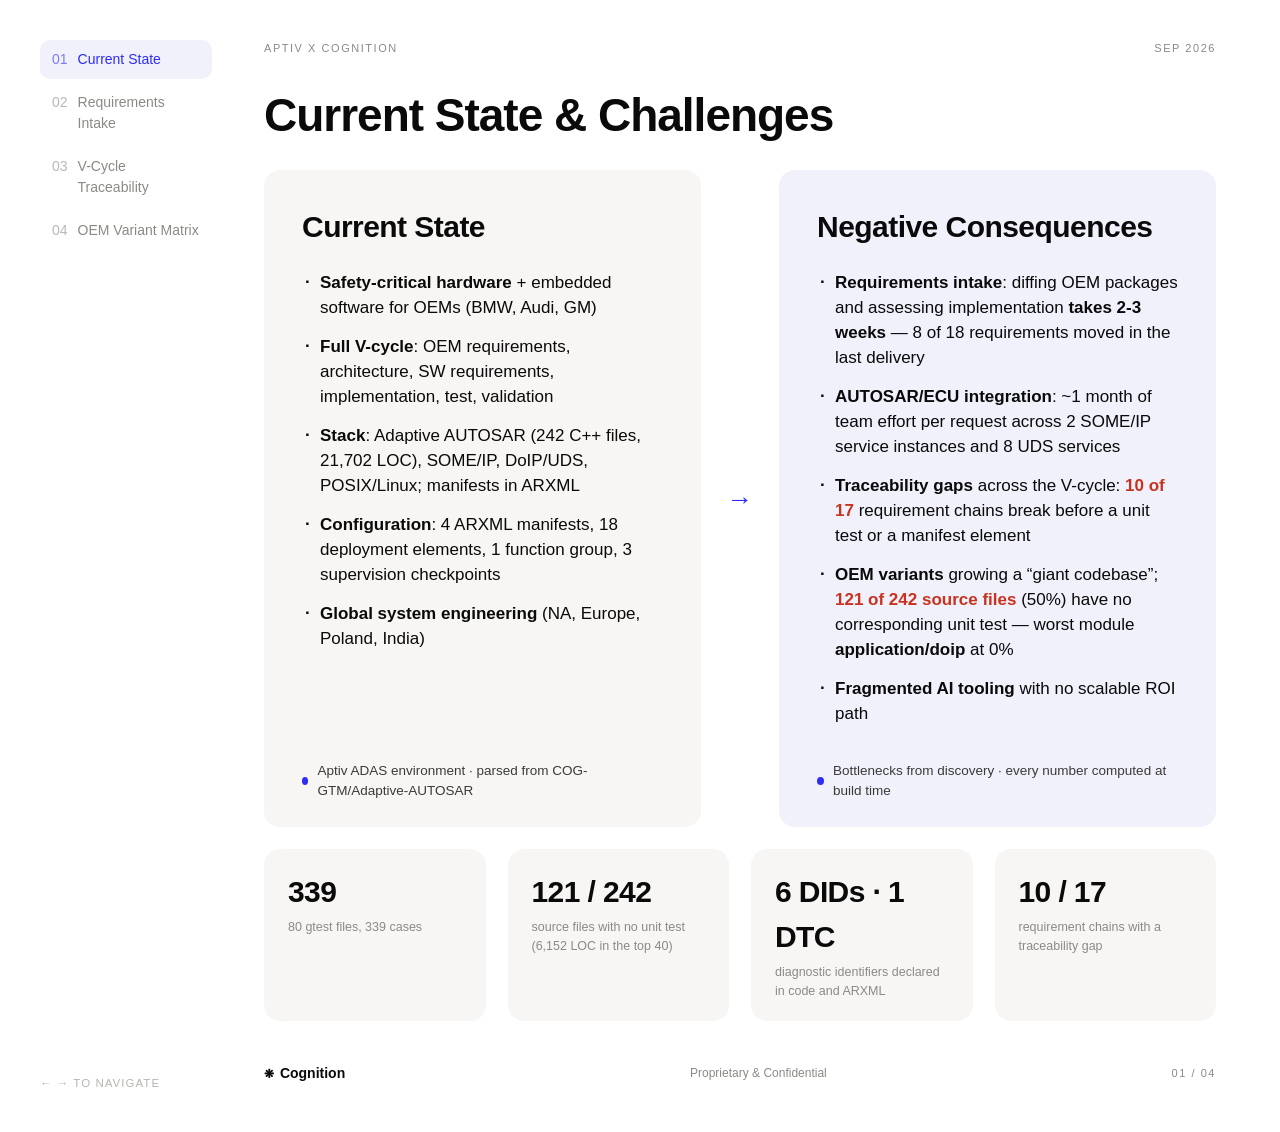
==== demo/index.html @ f7ce5545 "Add V-Cycle Command Center demo app driven by repo-parsed data Co-Authored-By: Ian Moritz <ian.morit" ====
<!DOCTYPE html>
<html lang="en">
<head>
<meta charset="utf-8">
<meta name="viewport" content="width=device-width, initial-scale=1">
<title>V-Cycle Command Center — Aptiv x Cognition</title>
<link rel="stylesheet" href="styles.css">
</head>
<body>
<div class="deck">
  <nav class="nav" id="nav" aria-label="Slides"></nav>

  <main class="stage">
    <div class="slide" id="slide">
      <header class="slide-head">
        <span class="micro">APTIV X COGNITION</span>
        <span class="micro" id="slide-date">SEP 2026</span>
      </header>
      <h1 class="slide-title" id="slide-title">Current State &amp; Challenges</h1>
      <div class="slide-body" id="slide-body"></div>
      <footer class="slide-foot">
        <span class="wordmark"><span class="wordmark-glyph">❋</span> Cognition</span>
        <span class="foot-center">Proprietary &amp; Confidential</span>
        <span class="foot-right micro" id="foot-right"></span>
      </footer>
    </div>
  </main>
</div>

<div class="drawer" id="drawer" hidden>
  <div class="drawer-inner">
    <div class="drawer-head">
      <div>
        <div class="micro" id="drawer-kind"></div>
        <div class="drawer-title" id="drawer-title"></div>
        <div class="drawer-path" id="drawer-path"></div>
      </div>
      <button class="drawer-close" id="drawer-close" aria-label="Close">×</button>
    </div>
    <pre class="excerpt" id="drawer-excerpt"></pre>
  </div>
</div>

<script src="app.js"></script>
</body>
</html>
---- demo/styles.css ----
:root {
  --ink: #0A0A0A;
  --ink-soft: #3A3A38;
  --grey: #8A8A85;
  --neutral: #F7F6F4;
  --lavender: #F1F1FB;
  --accent: #2D2DF5;
  --red: #C8321E;
  --amber: #B4761A;
  --radius: 16px;
}

* { box-sizing: border-box; }

html, body {
  margin: 0;
  padding: 0;
  background: #FFFFFF;
  color: var(--ink);
  font-family: Inter, -apple-system, BlinkMacSystemFont, "Segoe UI", Roboto, Helvetica, Arial, sans-serif;
  -webkit-font-smoothing: antialiased;
  font-size: 17px;
  line-height: 1.5;
}

.deck { display: flex; min-height: 100vh; }

/* ---------------- nav ---------------- */
.nav {
  width: 232px;
  flex: 0 0 232px;
  padding: 40px 20px 40px 40px;
  display: flex;
  flex-direction: column;
  gap: 4px;
}
.nav-item {
  appearance: none;
  border: 0;
  background: transparent;
  text-align: left;
  font: inherit;
  font-size: 14px;
  color: var(--grey);
  padding: 9px 12px;
  border-radius: 10px;
  cursor: pointer;
  transition: color 200ms ease, background 200ms ease;
  display: flex;
  gap: 10px;
  align-items: baseline;
}
.nav-item:hover { color: var(--ink-soft); background: var(--neutral); }
.nav-item.active { color: var(--accent); background: var(--lavender); }
.nav-item .n { font-variant-numeric: tabular-nums; opacity: .6; }
.nav-hint {
  margin-top: auto;
  font-size: 11.5px;
  letter-spacing: .09em;
  text-transform: uppercase;
  color: #B6B6B0;
}

/* ---------------- slide ---------------- */
.stage { flex: 1; padding: 28px 40px 40px 8px; }
.slide {
  max-width: 1320px;
  min-height: calc(100vh - 68px);
  display: flex;
  flex-direction: column;
  padding: 12px 24px 8px;
}
.slide-head { display: flex; justify-content: space-between; }
.micro {
  font-size: 11px;
  letter-spacing: .14em;
  text-transform: uppercase;
  color: var(--grey);
  font-weight: 500;
}
.slide-title {
  font-size: 46px;
  line-height: 1.08;
  letter-spacing: -0.022em;
  font-weight: 700;
  margin: 34px 0 30px;
}
.slide-body { flex: 1; animation: fade 240ms ease; }
@keyframes fade { from { opacity: 0; transform: translateY(4px); } to { opacity: 1; transform: none; } }

.slide-foot {
  display: flex;
  align-items: center;
  justify-content: space-between;
  margin-top: 28px;
  padding-top: 14px;
  font-size: 12px;
  color: var(--grey);
}
.wordmark { color: var(--ink); font-weight: 600; font-size: 14px; }
.wordmark-glyph { color: var(--ink); font-size: 12px; margin-right: 2px; }
.foot-center { position: relative; }

/* ---------------- panels ---------------- */
.cols { display: grid; grid-template-columns: 1fr auto 1fr; gap: 0 22px; align-items: stretch; }
.panel {
  background: var(--neutral);
  border-radius: var(--radius);
  padding: 34px 38px 26px;
  display: flex;
  flex-direction: column;
}
.panel.accent { background: var(--lavender); }
.panel h2 { font-size: 30px; letter-spacing: -0.018em; font-weight: 700; margin: 0 0 22px; }
.panel h3 { font-size: 15px; font-weight: 600; margin: 0 0 12px; }
.arrow {
  align-self: center;
  color: var(--accent);
  font-size: 26px;
  line-height: 1;
  padding: 0 4px;
}

ul.bullets { list-style: none; margin: 0; padding: 0; }
ul.bullets li {
  position: relative;
  padding-left: 18px;
  margin-bottom: 14px;
  font-size: 17px;
  line-height: 1.47;
  color: var(--ink);
}
ul.bullets li::before {
  content: "·";
  position: absolute;
  left: 3px;
  top: -1px;
  color: var(--ink);
  font-weight: 700;
}
ul.bullets b { font-weight: 700; }

.caption {
  margin-top: auto;
  padding-top: 20px;
  display: flex;
  align-items: center;
  gap: 9px;
  font-size: 13.5px;
  color: var(--ink-soft);
}
.caption::before {
  content: "";
  width: 8px;
  height: 8px;
  border-radius: 50%;
  background: var(--accent);
  display: inline-block;
}

.risk { color: var(--red); font-weight: 700; }
.warn { color: var(--amber); font-weight: 700; }

/* ---------------- generic blocks ---------------- */
.lede {
  display: flex;
  gap: 26px;
  align-items: baseline;
  margin: -14px 0 24px;
  font-size: 15px;
  color: var(--ink-soft);
}
.lede .flip { color: var(--accent); font-weight: 600; }

.grid-2 { display: grid; grid-template-columns: 1fr 1fr; gap: 22px; }
.grid-3 { display: grid; grid-template-columns: repeat(3, 1fr); gap: 22px; }

.stat-row { display: grid; grid-template-columns: repeat(4, 1fr); gap: 22px; margin-top: 22px; }
.stat {
  background: var(--neutral);
  border-radius: var(--radius);
  padding: 20px 24px;
}
.stat .v { font-size: 30px; font-weight: 700; letter-spacing: -0.02em; }
.stat .k { font-size: 12.5px; color: var(--grey); margin-top: 4px; }

/* ---------------- diff ---------------- */
.diff-head {
  display: grid;
  grid-template-columns: 1fr 1fr;
  gap: 22px;
  margin-bottom: 14px;
}
.pkg { font-size: 13px; color: var(--grey); }
.pkg b { color: var(--ink); font-weight: 600; }

.diff-list { display: flex; flex-direction: column; gap: 8px; }
.diff-row {
  display: grid;
  grid-template-columns: 108px 1fr 1fr;
  gap: 18px;
  background: var(--neutral);
  border-radius: var(--radius);
  padding: 13px 20px;
  transition: background 200ms ease;
}
.diff-row.added { background: var(--lavender); }
.diff-row.removed { background: #FAF4F3; }
.diff-row.unchanged { opacity: .55; align-items: center; padding: 9px 20px; }
.tag {
  font-size: 10.5px;
  letter-spacing: .12em;
  text-transform: uppercase;
  font-weight: 600;
  color: var(--grey);
}
.tag.added, .tag.changed { color: var(--accent); }
.tag.removed { color: var(--red); }
.req-id { font-size: 12.5px; color: var(--grey); font-variant-numeric: tabular-nums; margin-top: 4px; }
.req-title { font-weight: 700; font-size: 15px; margin-bottom: 5px; }
.req-text { font-size: 14px; color: var(--ink-soft); line-height: 1.42; }
.req-text.old { text-decoration: line-through; text-decoration-color: #CFCFC9; color: var(--grey); }
.impacts { margin-top: 10px; display: flex; flex-wrap: wrap; gap: 6px; }
.chip {
  font-size: 11.5px;
  background: #FFFFFF;
  color: var(--ink-soft);
  border-radius: 999px;
  padding: 3px 10px;
  cursor: pointer;
  transition: color 200ms ease;
  font-variant-numeric: tabular-nums;
}
.chip:hover { color: var(--accent); }
.chip.gap { color: var(--red); }

/* ---------------- traceability ---------------- */
.trace-head {
  display: grid;
  grid-template-columns: 1.15fr 1fr 1fr 1.15fr 1fr;
  gap: 14px;
  margin-bottom: 10px;
}
.trace-head .micro { font-size: 10.5px; }
.chains { padding-right: 6px; }
.chain {
  display: grid;
  grid-template-columns: 1.15fr 1fr 1fr 1.15fr 1fr;
  gap: 14px;
  padding: 8px 0;
  position: relative;
}
.chain + .chain { border-top: 1px solid #EFEEEA; }
.cell { display: flex; flex-direction: column; gap: 5px; position: relative; justify-content: center; }
.cell:not(:last-child)::after {
  content: "";
  position: absolute;
  right: -14px;
  top: 50%;
  width: 14px;
  height: 1px;
  background: #DFDEDA;
}
.cell.empty::after { background: #F2DAD5; }
.more { font-size: 11px; color: var(--grey); padding-left: 4px; }
.node {
  background: var(--neutral);
  border-radius: 10px;
  padding: 6px 10px;
  cursor: pointer;
  transition: background 200ms ease, color 200ms ease;
}
.node:hover { background: var(--lavender); }
.node .l { font-size: 12.5px; font-weight: 600; line-height: 1.22; }
.node .s { font-size: 11px; color: var(--grey); margin-top: 1px; word-break: break-word; }
.node.req { background: var(--lavender); }
.gap-badge {
  display: inline-flex;
  align-items: center;
  gap: 6px;
  font-size: 11.5px;
  font-weight: 600;
  color: var(--red);
  background: #FBF0EE;
  border-radius: 8px;
  padding: 6px 10px;
  align-self: flex-start;
}
.gap-badge::before { content: ""; width: 6px; height: 6px; border-radius: 50%; background: var(--red); }

/* ---------------- matrix ---------------- */
table.matrix { width: 100%; border-collapse: collapse; }
table.matrix th, table.matrix td { text-align: left; padding: 8px 14px; vertical-align: middle; }
table.matrix thead th { font-size: 11px; letter-spacing: .14em; text-transform: uppercase; color: var(--grey); font-weight: 500; }
table.matrix tbody tr { background: var(--neutral); }
table.matrix tbody tr:nth-child(even) { background: #FBFAF9; }
table.matrix tbody td:first-child { border-radius: 10px 0 0 10px; }
table.matrix tbody td:last-child { border-radius: 0 10px 10px 0; }
.cap-name { font-weight: 600; font-size: 14px; }
.cap-ev { font-size: 11.5px; color: var(--grey); margin-top: 2px; }
.state { display: inline-flex; align-items: center; gap: 8px; font-size: 13px; }
.state::before { content: ""; width: 9px; height: 9px; border-radius: 50%; }
.state.supported::before { background: var(--accent); }
.state.supported { color: var(--ink); }
.state.partial::before { background: var(--amber); }
.state.partial { color: var(--amber); }
.state.absent::before { background: #D9D8D3; }
.state.absent { color: var(--grey); }
.state .note { color: var(--grey); font-size: 11.5px; }

.debt { margin-top: 18px; background: var(--lavender); border-radius: var(--radius); padding: 20px 26px; }
.debt h3 { margin: 0 0 16px; font-size: 15px; }
.bars { display: grid; grid-template-columns: repeat(4, 1fr); gap: 14px 28px; }
.bar-row { font-size: 13px; }
.bar-row .m { display: flex; justify-content: space-between; margin-bottom: 5px; }
.bar-row .m span:last-child { font-variant-numeric: tabular-nums; color: var(--grey); }
.bar { height: 5px; border-radius: 3px; background: #E2E2F3; overflow: hidden; }
.bar > i { display: block; height: 100%; background: var(--accent); transition: width 300ms ease; }
.bar.low > i { background: var(--red); }
.bar.mid > i { background: var(--amber); }

/* ---------------- drawer ---------------- */
.drawer[hidden] { display: none; }
.drawer {
  position: fixed;
  inset: 0;
  background: rgba(10, 10, 10, .18);
  display: flex;
  justify-content: flex-end;
  animation: fade 200ms ease;
  z-index: 20;
}
.drawer-inner {
  width: 620px;
  max-width: 92vw;
  background: #FFFFFF;
  height: 100%;
  padding: 34px 34px 40px;
  overflow: auto;
}
.drawer-head { display: flex; justify-content: space-between; gap: 20px; margin-bottom: 18px; }
.drawer-title { font-size: 22px; font-weight: 700; letter-spacing: -0.015em; margin-top: 6px; }
.drawer-path { font-size: 13px; color: var(--accent); margin-top: 6px; word-break: break-all; }
.drawer-close {
  border: 0; background: transparent; font-size: 26px; line-height: 1;
  color: var(--grey); cursor: pointer;
}
.excerpt {
  background: var(--neutral);
  border-radius: 12px;
  padding: 18px 20px;
  font-family: ui-monospace, SFMono-Regular, Menlo, Consolas, monospace;
  font-size: 12.5px;
  line-height: 1.6;
  white-space: pre-wrap;
  color: var(--ink-soft);
  margin: 0;
}
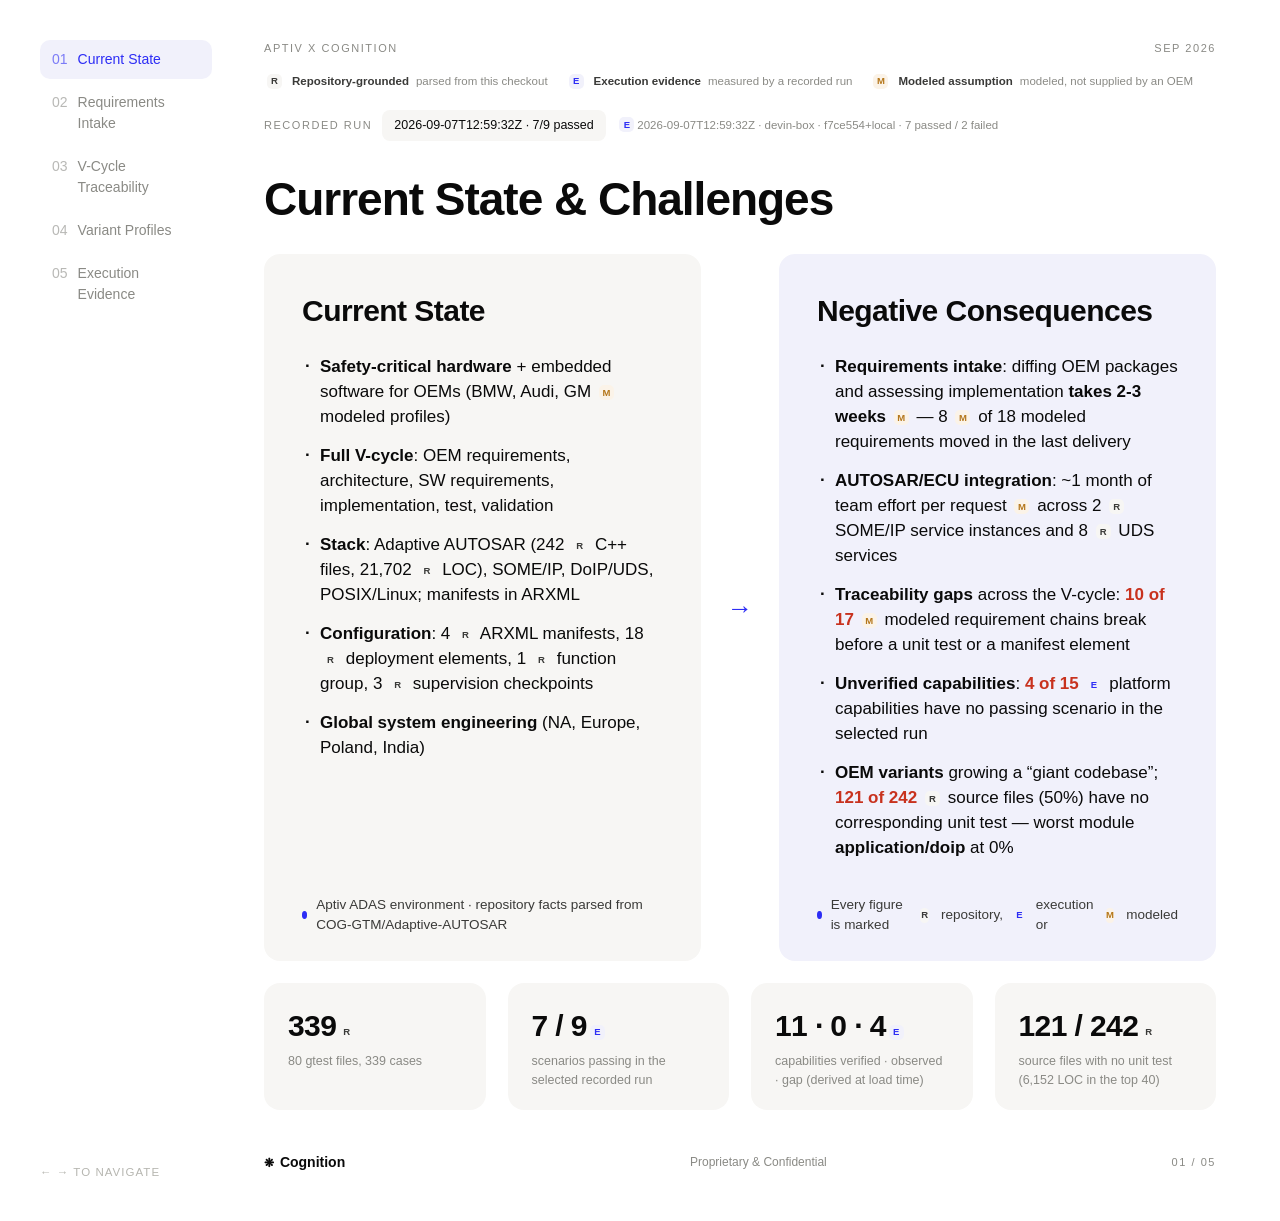
==== commit d0d5aa13: "demo: real execution runner, evidence-derived badges, honest modeled-data labeling Co-Authored-By: I" ====
--- a/demo/index.html
+++ b/demo/index.html
@@ -3,7 +3,7 @@
 <head>
 <meta charset="utf-8">
 <meta name="viewport" content="width=device-width, initial-scale=1">
-<title>V-Cycle Command Center — Aptiv x Cognition</title>
+<title>A repository-grounded AUTOSAR verification command center with modeled OEM variants</title>
 <link rel="stylesheet" href="styles.css">
 </head>
 <body>
@@ -16,6 +16,10 @@
         <span class="micro">APTIV X COGNITION</span>
         <span class="micro" id="slide-date">SEP 2026</span>
       </header>
+      <div class="context-bar">
+        <div class="legend" id="legend"></div>
+        <div class="runbar" id="runbar"></div>
+      </div>
       <h1 class="slide-title" id="slide-title">Current State &amp; Challenges</h1>
       <div class="slide-body" id="slide-body"></div>
       <footer class="slide-foot">
@@ -37,7 +41,7 @@
       </div>
       <button class="drawer-close" id="drawer-close" aria-label="Close">×</button>
     </div>
-    <pre class="excerpt" id="drawer-excerpt"></pre>
+    <div class="drawer-body" id="drawer-body"></div>
   </div>
 </div>
 
--- a/demo/styles.css
+++ b/demo/styles.css
@@ -356,3 +356,179 @@
   color: var(--ink-soft);
   margin: 0;
 }
+
+/* ---------------- provenance, legend & run bar ---------------- */
+.context-bar {
+  display: flex;
+  align-items: center;
+  justify-content: space-between;
+  gap: 20px;
+  margin-top: 16px;
+  flex-wrap: wrap;
+}
+.legend { display: flex; gap: 18px; flex-wrap: wrap; }
+.legend-item {
+  display: inline-flex;
+  align-items: center;
+  gap: 7px;
+  font-size: 11.5px;
+  font-weight: 600;
+  color: var(--ink-soft);
+}
+.legend-item em { font-style: normal; font-weight: 400; color: var(--grey); }
+.prov {
+  display: inline-flex;
+  align-items: center;
+  justify-content: center;
+  width: 15px;
+  height: 15px;
+  border-radius: 5px;
+  font-size: 9.5px;
+  font-weight: 700;
+  line-height: 1;
+  letter-spacing: 0;
+  vertical-align: 1px;
+  margin: 0 3px;
+  cursor: help;
+}
+.prov.repo { background: var(--neutral); color: var(--ink-soft); }
+.prov.run { background: var(--lavender); color: var(--accent); }
+.prov.model { background: #FBF3E8; color: var(--amber); }
+
+.runbar { display: flex; align-items: center; gap: 10px; flex-wrap: wrap; }
+.run-select {
+  appearance: none;
+  font: inherit;
+  font-size: 12.5px;
+  color: var(--ink);
+  background: var(--neutral);
+  border: 0;
+  border-radius: 8px;
+  padding: 6px 12px;
+  cursor: pointer;
+}
+.run-select:hover { background: var(--lavender); color: var(--accent); }
+.run-meta { font-size: 11.5px; color: var(--grey); font-variant-numeric: tabular-nums; }
+
+/* ---------------- modeled-data banners ---------------- */
+.synthetic-banner {
+  background: #FBF3E8;
+  border-radius: 12px;
+  padding: 11px 16px;
+  font-size: 12.5px;
+  line-height: 1.5;
+  color: var(--ink-soft);
+  margin-bottom: 14px;
+}
+.synthetic-banner b { color: var(--ink); }
+
+/* ---------------- derived badge states ---------------- */
+.state.verified::before, .state.observed::before, .state.gap::before,
+.state.out-of-scope::before { content: ""; width: 9px; height: 9px; border-radius: 50%; }
+.state.verified { color: var(--ink); }
+.state.verified::before { background: var(--accent); }
+.state.observed { color: var(--amber); }
+.state.observed::before { background: var(--amber); }
+.state.gap { color: var(--red); }
+.state.gap::before { background: var(--red); }
+.state.out-of-scope { color: var(--grey); }
+.state.out-of-scope::before { background: #D9D8D3; }
+
+.state-btn {
+  appearance: none;
+  border: 0;
+  font: inherit;
+  font-size: 13px;
+  background: transparent;
+  padding: 3px 10px 3px 6px;
+  border-radius: 999px;
+  cursor: pointer;
+  display: inline-flex;
+  align-items: center;
+  gap: 8px;
+  transition: background 200ms ease;
+}
+.state-btn::before { content: ""; width: 9px; height: 9px; border-radius: 50%; }
+.state-btn:hover { background: var(--neutral); }
+.state-btn.verified { color: var(--ink); }
+.state-btn.verified::before { background: var(--accent); }
+.state-btn.observed { color: var(--amber); }
+.state-btn.observed::before { background: var(--amber); }
+.state-btn.gap { color: var(--red); }
+.state-btn.gap::before { background: var(--red); }
+table.matrix .note { color: var(--grey); font-size: 11px; margin-top: 2px; }
+.state-legend { display: flex; gap: 26px; flex-wrap: wrap; margin-top: 14px; }
+
+.cell-state {
+  font-size: 10.5px;
+  letter-spacing: .1em;
+  text-transform: uppercase;
+  font-weight: 600;
+  margin-top: 2px;
+}
+.cell-state.verified { color: var(--accent); }
+.cell-state.observed { color: var(--amber); }
+.cell-state.gap { color: var(--red); }
+
+/* ---------------- execution evidence screen ---------------- */
+.run-facts { display: grid; grid-template-columns: repeat(4, 1fr); gap: 22px; margin-bottom: 20px; }
+.run-facts .stat .v { font-size: 20px; }
+.scenario-list { display: flex; flex-direction: column; gap: 8px; }
+.scenario-row {
+  appearance: none;
+  border: 0;
+  font: inherit;
+  text-align: left;
+  width: 100%;
+  display: grid;
+  grid-template-columns: 110px 1fr 260px;
+  gap: 18px;
+  align-items: center;
+  background: var(--neutral);
+  border-radius: var(--radius);
+  padding: 12px 20px;
+  cursor: pointer;
+  transition: background 200ms ease;
+}
+.scenario-row:hover { background: var(--lavender); }
+.scenario-row .cap-ev { word-break: break-word; }
+
+/* ---------------- drawer evidence ---------------- */
+.drawer-body { display: flex; flex-direction: column; gap: 20px; }
+.drawer-lede {
+  display: flex;
+  align-items: center;
+  gap: 10px;
+  font-size: 14px;
+  color: var(--ink-soft);
+  margin: 0;
+}
+.drawer-section h3 {
+  font-size: 11px;
+  letter-spacing: .14em;
+  text-transform: uppercase;
+  color: var(--grey);
+  font-weight: 500;
+  margin: 0 0 10px;
+}
+.ev-scenario + .ev-scenario { margin-top: 16px; }
+.ev-head { display: flex; align-items: center; gap: 10px; font-size: 14px; flex-wrap: wrap; }
+.ev-meta { font-size: 11.5px; color: var(--grey); font-variant-numeric: tabular-nums; }
+.ev-cmd {
+  font-family: ui-monospace, SFMono-Regular, Menlo, Consolas, monospace;
+  font-size: 11.5px;
+  color: var(--accent);
+  margin: 6px 0 10px;
+  word-break: break-all;
+}
+.ev-asserts { list-style: none; margin: 0 0 10px; padding: 0; display: flex; flex-direction: column; gap: 6px; }
+.ev-asserts li { font-size: 12.5px; padding-left: 16px; position: relative; color: var(--ink-soft); }
+.ev-asserts li::before { content: ""; position: absolute; left: 0; top: 7px; width: 7px; height: 7px; border-radius: 50%; }
+.ev-asserts li.ok::before { background: var(--accent); }
+.ev-asserts li.bad::before { background: var(--red); }
+.ev-asserts li b { display: block; font-weight: 600; color: var(--ink); }
+.ev-asserts li span { color: var(--grey); font-size: 11.5px; }
+.ev-note { font-size: 12.5px; color: var(--ink-soft); margin: 0 0 10px; }
+.ev-files { list-style: none; margin: 0; padding: 0; display: flex; flex-direction: column; gap: 4px; }
+.ev-files li { font-size: 12px; color: var(--ink-soft); word-break: break-all; }
+.ev-files li.muted { color: var(--grey); }
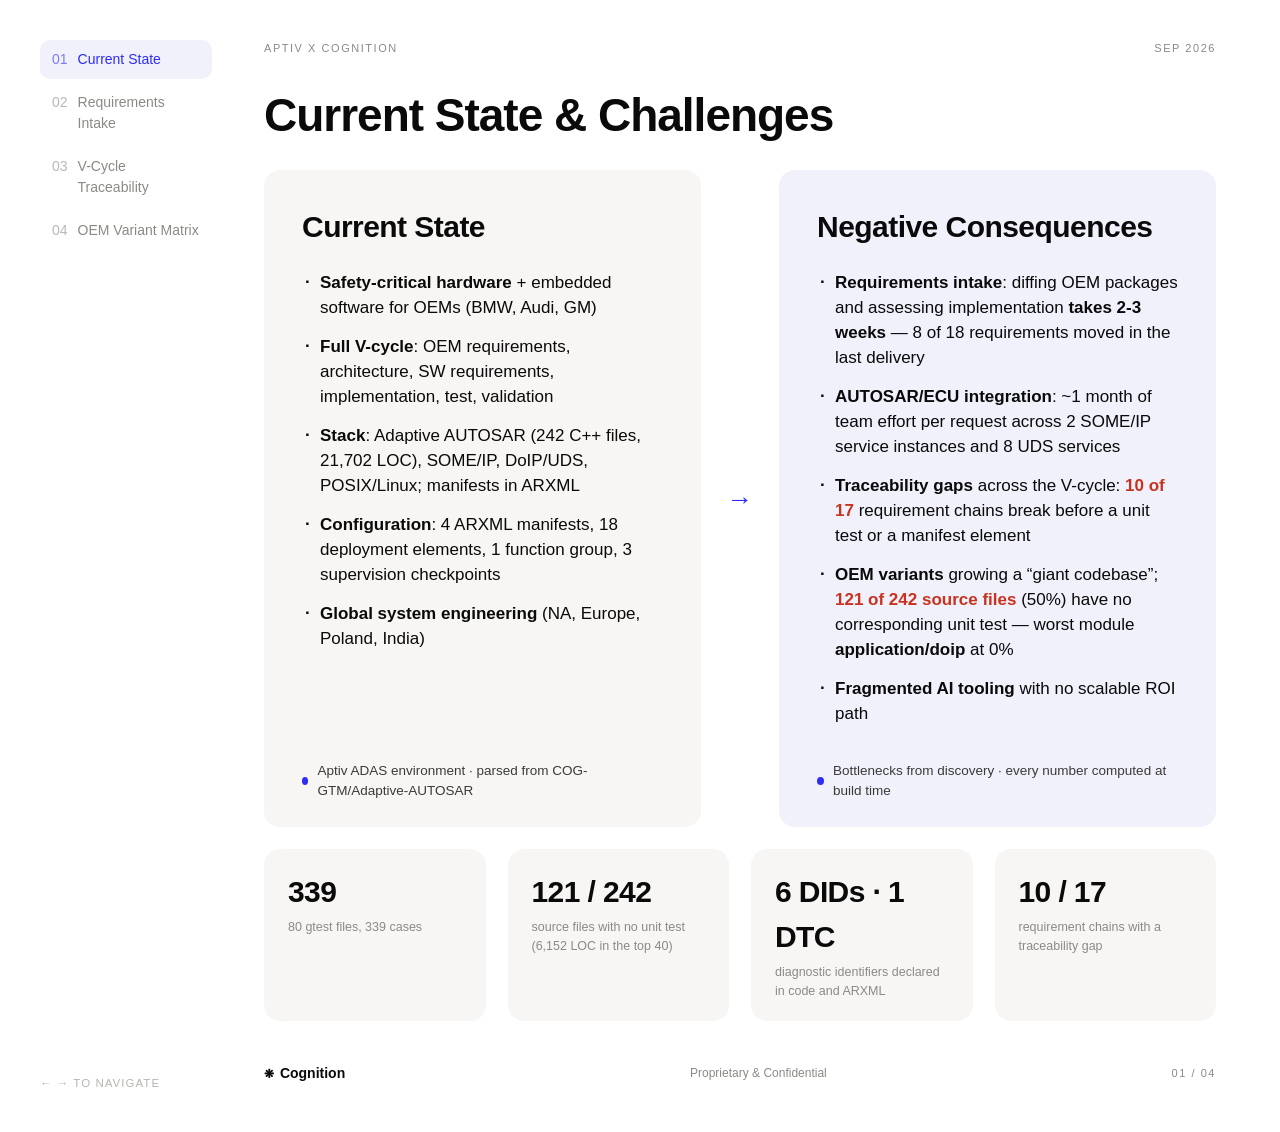
==== commit 547d6b37: "Merge fe499f4a7d87c95e75947dba53850020ee8e6ea4 into e61e44baaafedc12f612ee73fa7184afa5d003da" ====
--- a/demo/index.html
+++ b/demo/index.html
@@ -3,7 +3,8 @@
 <head>
 <meta charset="utf-8">
 <meta name="viewport" content="width=device-width, initial-scale=1">
-<title>A repository-grounded AUTOSAR verification command center with modeled OEM variants</title>
+<title>V-Cycle Command Center — Aptiv x Cognition</title>
+<link rel="icon" href="data:image/svg+xml,%3Csvg xmlns='http://www.w3.org/2000/svg' viewBox='0 0 32 32'%3E%3Crect width='32' height='32' rx='7' fill='%232D2DF5'/%3E%3C/svg%3E">
 <link rel="stylesheet" href="styles.css">
 </head>
 <body>
@@ -16,10 +17,6 @@
         <span class="micro">APTIV X COGNITION</span>
         <span class="micro" id="slide-date">SEP 2026</span>
       </header>
-      <div class="context-bar">
-        <div class="legend" id="legend"></div>
-        <div class="runbar" id="runbar"></div>
-      </div>
       <h1 class="slide-title" id="slide-title">Current State &amp; Challenges</h1>
       <div class="slide-body" id="slide-body"></div>
       <footer class="slide-foot">
@@ -41,7 +38,7 @@
       </div>
       <button class="drawer-close" id="drawer-close" aria-label="Close">×</button>
     </div>
-    <div class="drawer-body" id="drawer-body"></div>
+    <pre class="excerpt" id="drawer-excerpt"></pre>
   </div>
 </div>
 
--- a/demo/styles.css
+++ b/demo/styles.css
@@ -271,6 +271,8 @@
   transition: background 200ms ease, color 200ms ease;
 }
 .node:hover { background: var(--lavender); }
+.node.static { cursor: default; color: var(--grey); }
+.node.static:hover { background: var(--neutral); }
 .node .l { font-size: 12.5px; font-weight: 600; line-height: 1.22; }
 .node .s { font-size: 11px; color: var(--grey); margin-top: 1px; word-break: break-word; }
 .node.req { background: var(--lavender); }
@@ -356,179 +358,3 @@
   color: var(--ink-soft);
   margin: 0;
 }
-
-/* ---------------- provenance, legend & run bar ---------------- */
-.context-bar {
-  display: flex;
-  align-items: center;
-  justify-content: space-between;
-  gap: 20px;
-  margin-top: 16px;
-  flex-wrap: wrap;
-}
-.legend { display: flex; gap: 18px; flex-wrap: wrap; }
-.legend-item {
-  display: inline-flex;
-  align-items: center;
-  gap: 7px;
-  font-size: 11.5px;
-  font-weight: 600;
-  color: var(--ink-soft);
-}
-.legend-item em { font-style: normal; font-weight: 400; color: var(--grey); }
-.prov {
-  display: inline-flex;
-  align-items: center;
-  justify-content: center;
-  width: 15px;
-  height: 15px;
-  border-radius: 5px;
-  font-size: 9.5px;
-  font-weight: 700;
-  line-height: 1;
-  letter-spacing: 0;
-  vertical-align: 1px;
-  margin: 0 3px;
-  cursor: help;
-}
-.prov.repo { background: var(--neutral); color: var(--ink-soft); }
-.prov.run { background: var(--lavender); color: var(--accent); }
-.prov.model { background: #FBF3E8; color: var(--amber); }
-
-.runbar { display: flex; align-items: center; gap: 10px; flex-wrap: wrap; }
-.run-select {
-  appearance: none;
-  font: inherit;
-  font-size: 12.5px;
-  color: var(--ink);
-  background: var(--neutral);
-  border: 0;
-  border-radius: 8px;
-  padding: 6px 12px;
-  cursor: pointer;
-}
-.run-select:hover { background: var(--lavender); color: var(--accent); }
-.run-meta { font-size: 11.5px; color: var(--grey); font-variant-numeric: tabular-nums; }
-
-/* ---------------- modeled-data banners ---------------- */
-.synthetic-banner {
-  background: #FBF3E8;
-  border-radius: 12px;
-  padding: 11px 16px;
-  font-size: 12.5px;
-  line-height: 1.5;
-  color: var(--ink-soft);
-  margin-bottom: 14px;
-}
-.synthetic-banner b { color: var(--ink); }
-
-/* ---------------- derived badge states ---------------- */
-.state.verified::before, .state.observed::before, .state.gap::before,
-.state.out-of-scope::before { content: ""; width: 9px; height: 9px; border-radius: 50%; }
-.state.verified { color: var(--ink); }
-.state.verified::before { background: var(--accent); }
-.state.observed { color: var(--amber); }
-.state.observed::before { background: var(--amber); }
-.state.gap { color: var(--red); }
-.state.gap::before { background: var(--red); }
-.state.out-of-scope { color: var(--grey); }
-.state.out-of-scope::before { background: #D9D8D3; }
-
-.state-btn {
-  appearance: none;
-  border: 0;
-  font: inherit;
-  font-size: 13px;
-  background: transparent;
-  padding: 3px 10px 3px 6px;
-  border-radius: 999px;
-  cursor: pointer;
-  display: inline-flex;
-  align-items: center;
-  gap: 8px;
-  transition: background 200ms ease;
-}
-.state-btn::before { content: ""; width: 9px; height: 9px; border-radius: 50%; }
-.state-btn:hover { background: var(--neutral); }
-.state-btn.verified { color: var(--ink); }
-.state-btn.verified::before { background: var(--accent); }
-.state-btn.observed { color: var(--amber); }
-.state-btn.observed::before { background: var(--amber); }
-.state-btn.gap { color: var(--red); }
-.state-btn.gap::before { background: var(--red); }
-table.matrix .note { color: var(--grey); font-size: 11px; margin-top: 2px; }
-.state-legend { display: flex; gap: 26px; flex-wrap: wrap; margin-top: 14px; }
-
-.cell-state {
-  font-size: 10.5px;
-  letter-spacing: .1em;
-  text-transform: uppercase;
-  font-weight: 600;
-  margin-top: 2px;
-}
-.cell-state.verified { color: var(--accent); }
-.cell-state.observed { color: var(--amber); }
-.cell-state.gap { color: var(--red); }
-
-/* ---------------- execution evidence screen ---------------- */
-.run-facts { display: grid; grid-template-columns: repeat(4, 1fr); gap: 22px; margin-bottom: 20px; }
-.run-facts .stat .v { font-size: 20px; }
-.scenario-list { display: flex; flex-direction: column; gap: 8px; }
-.scenario-row {
-  appearance: none;
-  border: 0;
-  font: inherit;
-  text-align: left;
-  width: 100%;
-  display: grid;
-  grid-template-columns: 110px 1fr 260px;
-  gap: 18px;
-  align-items: center;
-  background: var(--neutral);
-  border-radius: var(--radius);
-  padding: 12px 20px;
-  cursor: pointer;
-  transition: background 200ms ease;
-}
-.scenario-row:hover { background: var(--lavender); }
-.scenario-row .cap-ev { word-break: break-word; }
-
-/* ---------------- drawer evidence ---------------- */
-.drawer-body { display: flex; flex-direction: column; gap: 20px; }
-.drawer-lede {
-  display: flex;
-  align-items: center;
-  gap: 10px;
-  font-size: 14px;
-  color: var(--ink-soft);
-  margin: 0;
-}
-.drawer-section h3 {
-  font-size: 11px;
-  letter-spacing: .14em;
-  text-transform: uppercase;
-  color: var(--grey);
-  font-weight: 500;
-  margin: 0 0 10px;
-}
-.ev-scenario + .ev-scenario { margin-top: 16px; }
-.ev-head { display: flex; align-items: center; gap: 10px; font-size: 14px; flex-wrap: wrap; }
-.ev-meta { font-size: 11.5px; color: var(--grey); font-variant-numeric: tabular-nums; }
-.ev-cmd {
-  font-family: ui-monospace, SFMono-Regular, Menlo, Consolas, monospace;
-  font-size: 11.5px;
-  color: var(--accent);
-  margin: 6px 0 10px;
-  word-break: break-all;
-}
-.ev-asserts { list-style: none; margin: 0 0 10px; padding: 0; display: flex; flex-direction: column; gap: 6px; }
-.ev-asserts li { font-size: 12.5px; padding-left: 16px; position: relative; color: var(--ink-soft); }
-.ev-asserts li::before { content: ""; position: absolute; left: 0; top: 7px; width: 7px; height: 7px; border-radius: 50%; }
-.ev-asserts li.ok::before { background: var(--accent); }
-.ev-asserts li.bad::before { background: var(--red); }
-.ev-asserts li b { display: block; font-weight: 600; color: var(--ink); }
-.ev-asserts li span { color: var(--grey); font-size: 11.5px; }
-.ev-note { font-size: 12.5px; color: var(--ink-soft); margin: 0 0 10px; }
-.ev-files { list-style: none; margin: 0; padding: 0; display: flex; flex-direction: column; gap: 4px; }
-.ev-files li { font-size: 12px; color: var(--ink-soft); word-break: break-all; }
-.ev-files li.muted { color: var(--grey); }
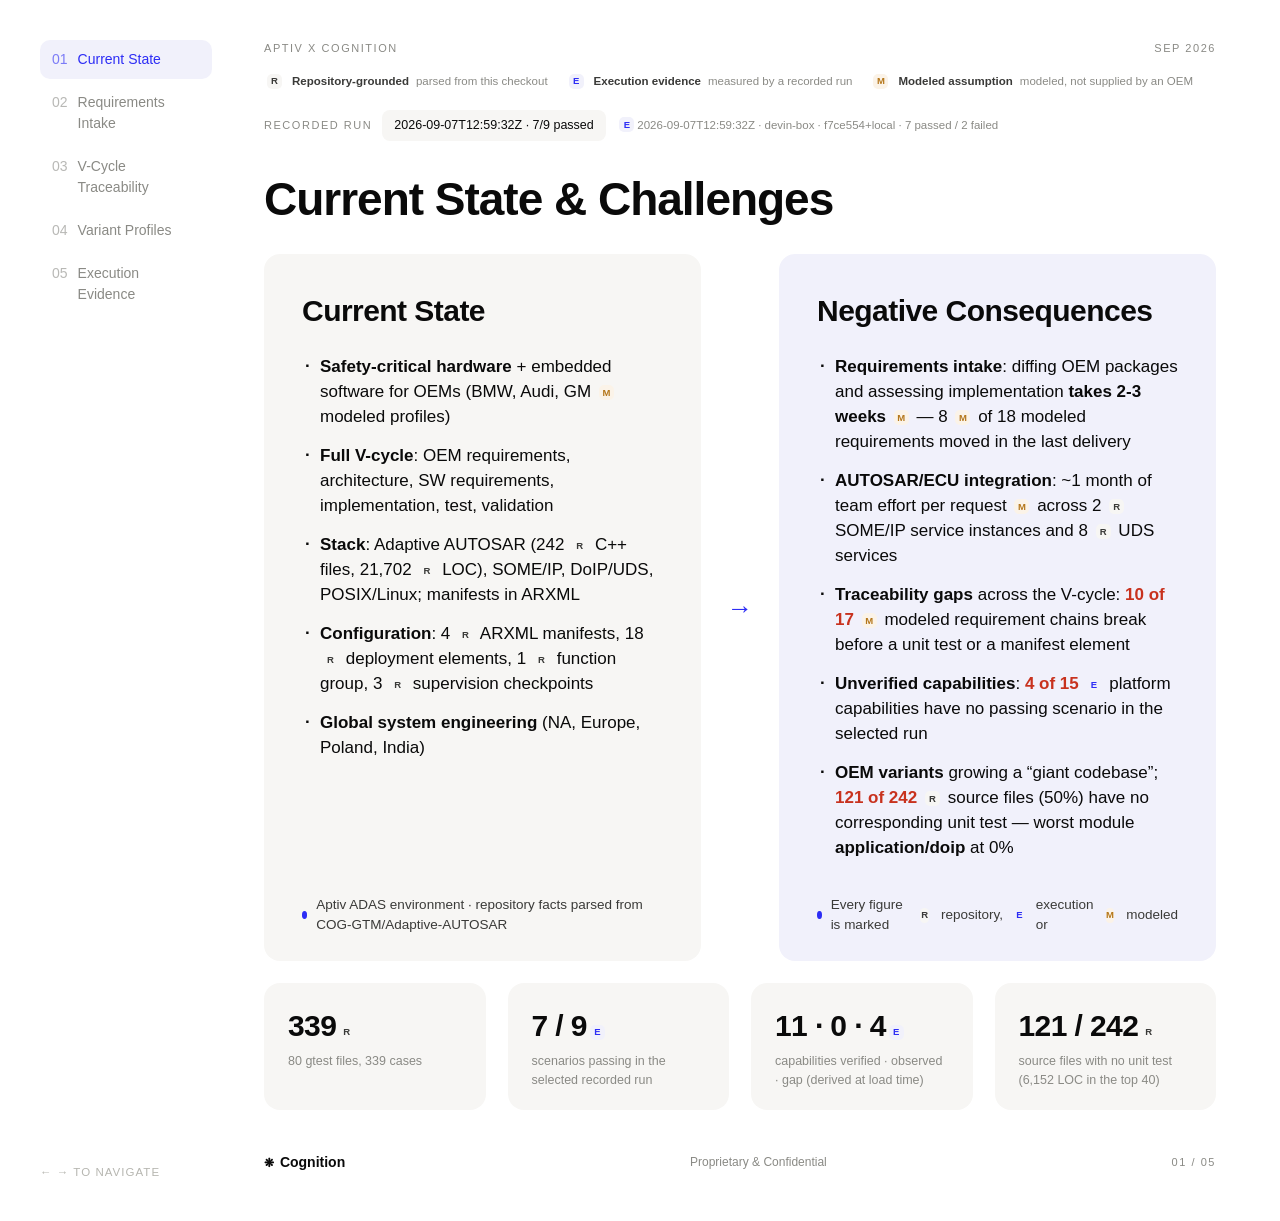
==== commit 47927497: "Merge devin/1788785360-vcycle-command-center into verification command center Co-Authored-By: Ian Mo" ====
--- a/demo/index.html
+++ b/demo/index.html
@@ -3,7 +3,7 @@
 <head>
 <meta charset="utf-8">
 <meta name="viewport" content="width=device-width, initial-scale=1">
-<title>V-Cycle Command Center — Aptiv x Cognition</title>
+<title>A repository-grounded AUTOSAR verification command center with modeled OEM variants</title>
 <link rel="icon" href="data:image/svg+xml,%3Csvg xmlns='http://www.w3.org/2000/svg' viewBox='0 0 32 32'%3E%3Crect width='32' height='32' rx='7' fill='%232D2DF5'/%3E%3C/svg%3E">
 <link rel="stylesheet" href="styles.css">
 </head>
@@ -17,6 +17,10 @@
         <span class="micro">APTIV X COGNITION</span>
         <span class="micro" id="slide-date">SEP 2026</span>
       </header>
+      <div class="context-bar">
+        <div class="legend" id="legend"></div>
+        <div class="runbar" id="runbar"></div>
+      </div>
       <h1 class="slide-title" id="slide-title">Current State &amp; Challenges</h1>
       <div class="slide-body" id="slide-body"></div>
       <footer class="slide-foot">
@@ -38,7 +42,7 @@
       </div>
       <button class="drawer-close" id="drawer-close" aria-label="Close">×</button>
     </div>
-    <pre class="excerpt" id="drawer-excerpt"></pre>
+    <div class="drawer-body" id="drawer-body"></div>
   </div>
 </div>
 
--- a/demo/styles.css
+++ b/demo/styles.css
@@ -358,3 +358,179 @@
   color: var(--ink-soft);
   margin: 0;
 }
+
+/* ---------------- provenance, legend & run bar ---------------- */
+.context-bar {
+  display: flex;
+  align-items: center;
+  justify-content: space-between;
+  gap: 20px;
+  margin-top: 16px;
+  flex-wrap: wrap;
+}
+.legend { display: flex; gap: 18px; flex-wrap: wrap; }
+.legend-item {
+  display: inline-flex;
+  align-items: center;
+  gap: 7px;
+  font-size: 11.5px;
+  font-weight: 600;
+  color: var(--ink-soft);
+}
+.legend-item em { font-style: normal; font-weight: 400; color: var(--grey); }
+.prov {
+  display: inline-flex;
+  align-items: center;
+  justify-content: center;
+  width: 15px;
+  height: 15px;
+  border-radius: 5px;
+  font-size: 9.5px;
+  font-weight: 700;
+  line-height: 1;
+  letter-spacing: 0;
+  vertical-align: 1px;
+  margin: 0 3px;
+  cursor: help;
+}
+.prov.repo { background: var(--neutral); color: var(--ink-soft); }
+.prov.run { background: var(--lavender); color: var(--accent); }
+.prov.model { background: #FBF3E8; color: var(--amber); }
+
+.runbar { display: flex; align-items: center; gap: 10px; flex-wrap: wrap; }
+.run-select {
+  appearance: none;
+  font: inherit;
+  font-size: 12.5px;
+  color: var(--ink);
+  background: var(--neutral);
+  border: 0;
+  border-radius: 8px;
+  padding: 6px 12px;
+  cursor: pointer;
+}
+.run-select:hover { background: var(--lavender); color: var(--accent); }
+.run-meta { font-size: 11.5px; color: var(--grey); font-variant-numeric: tabular-nums; }
+
+/* ---------------- modeled-data banners ---------------- */
+.synthetic-banner {
+  background: #FBF3E8;
+  border-radius: 12px;
+  padding: 11px 16px;
+  font-size: 12.5px;
+  line-height: 1.5;
+  color: var(--ink-soft);
+  margin-bottom: 14px;
+}
+.synthetic-banner b { color: var(--ink); }
+
+/* ---------------- derived badge states ---------------- */
+.state.verified::before, .state.observed::before, .state.gap::before,
+.state.out-of-scope::before { content: ""; width: 9px; height: 9px; border-radius: 50%; }
+.state.verified { color: var(--ink); }
+.state.verified::before { background: var(--accent); }
+.state.observed { color: var(--amber); }
+.state.observed::before { background: var(--amber); }
+.state.gap { color: var(--red); }
+.state.gap::before { background: var(--red); }
+.state.out-of-scope { color: var(--grey); }
+.state.out-of-scope::before { background: #D9D8D3; }
+
+.state-btn {
+  appearance: none;
+  border: 0;
+  font: inherit;
+  font-size: 13px;
+  background: transparent;
+  padding: 3px 10px 3px 6px;
+  border-radius: 999px;
+  cursor: pointer;
+  display: inline-flex;
+  align-items: center;
+  gap: 8px;
+  transition: background 200ms ease;
+}
+.state-btn::before { content: ""; width: 9px; height: 9px; border-radius: 50%; }
+.state-btn:hover { background: var(--neutral); }
+.state-btn.verified { color: var(--ink); }
+.state-btn.verified::before { background: var(--accent); }
+.state-btn.observed { color: var(--amber); }
+.state-btn.observed::before { background: var(--amber); }
+.state-btn.gap { color: var(--red); }
+.state-btn.gap::before { background: var(--red); }
+table.matrix .note { color: var(--grey); font-size: 11px; margin-top: 2px; }
+.state-legend { display: flex; gap: 26px; flex-wrap: wrap; margin-top: 14px; }
+
+.cell-state {
+  font-size: 10.5px;
+  letter-spacing: .1em;
+  text-transform: uppercase;
+  font-weight: 600;
+  margin-top: 2px;
+}
+.cell-state.verified { color: var(--accent); }
+.cell-state.observed { color: var(--amber); }
+.cell-state.gap { color: var(--red); }
+
+/* ---------------- execution evidence screen ---------------- */
+.run-facts { display: grid; grid-template-columns: repeat(4, 1fr); gap: 22px; margin-bottom: 20px; }
+.run-facts .stat .v { font-size: 20px; }
+.scenario-list { display: flex; flex-direction: column; gap: 8px; }
+.scenario-row {
+  appearance: none;
+  border: 0;
+  font: inherit;
+  text-align: left;
+  width: 100%;
+  display: grid;
+  grid-template-columns: 110px 1fr 260px;
+  gap: 18px;
+  align-items: center;
+  background: var(--neutral);
+  border-radius: var(--radius);
+  padding: 12px 20px;
+  cursor: pointer;
+  transition: background 200ms ease;
+}
+.scenario-row:hover { background: var(--lavender); }
+.scenario-row .cap-ev { word-break: break-word; }
+
+/* ---------------- drawer evidence ---------------- */
+.drawer-body { display: flex; flex-direction: column; gap: 20px; }
+.drawer-lede {
+  display: flex;
+  align-items: center;
+  gap: 10px;
+  font-size: 14px;
+  color: var(--ink-soft);
+  margin: 0;
+}
+.drawer-section h3 {
+  font-size: 11px;
+  letter-spacing: .14em;
+  text-transform: uppercase;
+  color: var(--grey);
+  font-weight: 500;
+  margin: 0 0 10px;
+}
+.ev-scenario + .ev-scenario { margin-top: 16px; }
+.ev-head { display: flex; align-items: center; gap: 10px; font-size: 14px; flex-wrap: wrap; }
+.ev-meta { font-size: 11.5px; color: var(--grey); font-variant-numeric: tabular-nums; }
+.ev-cmd {
+  font-family: ui-monospace, SFMono-Regular, Menlo, Consolas, monospace;
+  font-size: 11.5px;
+  color: var(--accent);
+  margin: 6px 0 10px;
+  word-break: break-all;
+}
+.ev-asserts { list-style: none; margin: 0 0 10px; padding: 0; display: flex; flex-direction: column; gap: 6px; }
+.ev-asserts li { font-size: 12.5px; padding-left: 16px; position: relative; color: var(--ink-soft); }
+.ev-asserts li::before { content: ""; position: absolute; left: 0; top: 7px; width: 7px; height: 7px; border-radius: 50%; }
+.ev-asserts li.ok::before { background: var(--accent); }
+.ev-asserts li.bad::before { background: var(--red); }
+.ev-asserts li b { display: block; font-weight: 600; color: var(--ink); }
+.ev-asserts li span { color: var(--grey); font-size: 11.5px; }
+.ev-note { font-size: 12.5px; color: var(--ink-soft); margin: 0 0 10px; }
+.ev-files { list-style: none; margin: 0; padding: 0; display: flex; flex-direction: column; gap: 4px; }
+.ev-files li { font-size: 12px; color: var(--ink-soft); word-break: break-all; }
+.ev-files li.muted { color: var(--grey); }
